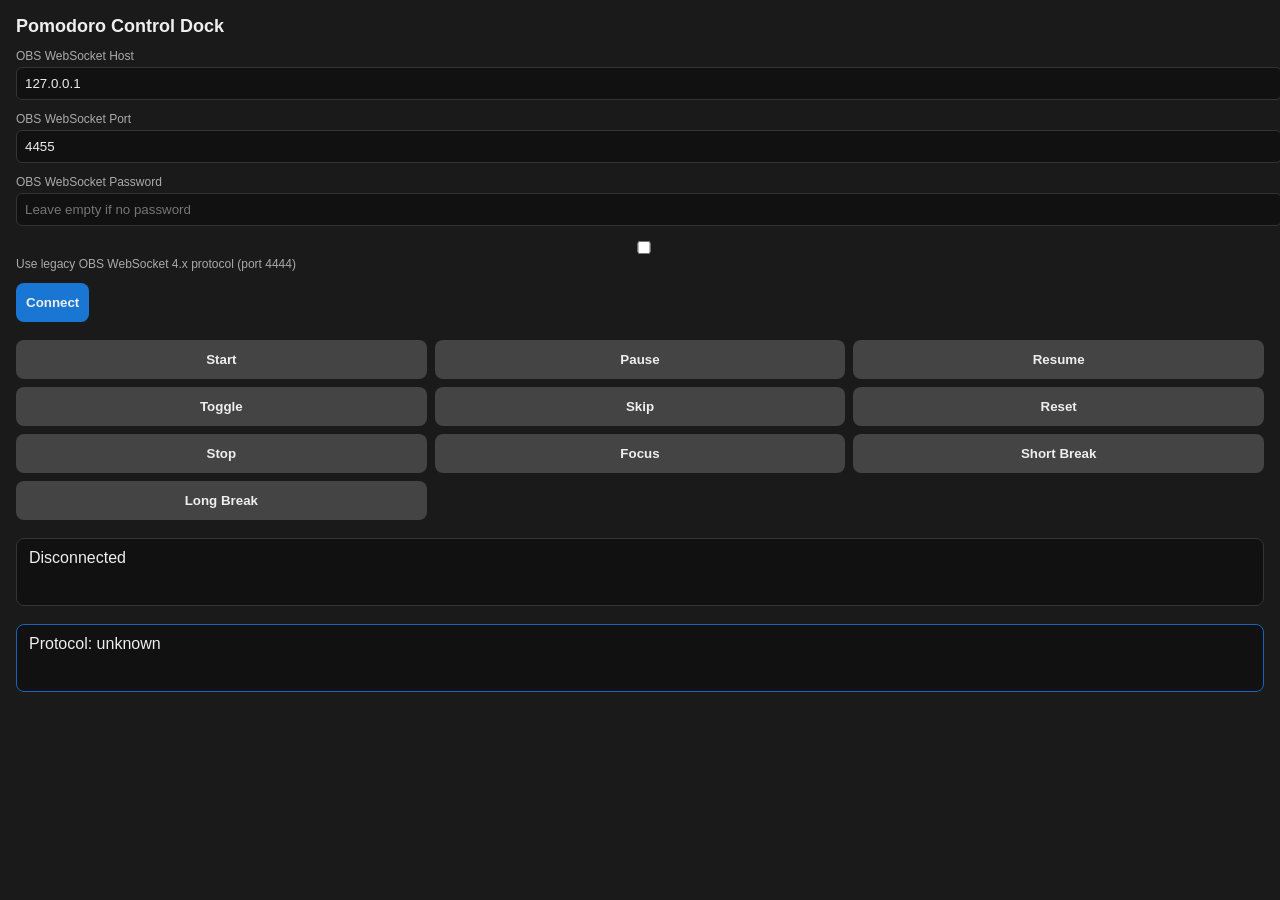
==== pomodoro_dock.html @ 4ec023ad "Package OBS Pomodoro tool distribution with browser dock, docs, and install flow" ====
<!DOCTYPE html>
<html lang="en">
<head>
    <meta charset="UTF-8">
    <meta name="viewport" content="width=device-width, initial-scale=1.0">
    <title>Pomodoro Control Dock</title>
    <style>
        body { font-family: Arial, sans-serif; background:#1a1a1a; color:#eee; margin:0; padding:16px; }
        h1 { font-size: 18px; margin-top:0; }
        .section { margin-bottom: 18px; }
        .field { margin-bottom:12px; }
        .field label { display:block; font-size:12px; color:#aaa; margin-bottom:4px; }
        .field input { width:100%; padding:8px; border-radius:6px; border:1px solid #333; background:#111; color:#eee; }
        .buttons { display:grid; grid-template-columns: repeat(3, 1fr); gap:8px; }
        button { padding:12px 10px; border:none; border-radius:8px; background:#444; color:#eee; cursor:pointer; font-weight:600; }
        button:hover { background:#555; }
        button.connect { background:#1976d2; }
        button.connect:hover { background:#1e88e5; }
        .status { margin-top: 10px; padding: 10px 12px; border-radius: 8px; background: #111; border:1px solid #333; min-height: 46px; }
        .status.success { border-color: #2e7d32; }
        .status.error { border-color: #c62828; }
        .status.info { border-color: #1565c0; }
    </style>
</head>
<body>
    <h1>Pomodoro Control Dock</h1>
    <div class="section">
        <div class="field">
            <label for="host">OBS WebSocket Host</label>
            <input id="host" type="text" value="127.0.0.1">
        </div>
        <div class="field">
            <label for="port">OBS WebSocket Port</label>
            <input id="port" type="text" value="4455">
        </div>
        <div class="field">
            <label for="password">OBS WebSocket Password</label>
            <input id="password" type="password" placeholder="Leave empty if no password">
        </div>
        <div class="field">
            <label><input id="legacy" type="checkbox"> Use legacy OBS WebSocket 4.x protocol (port 4444)</label>
        </div>
        <button class="connect" onclick="connectWebSocket()">Connect</button>
    </div>

    <div class="section buttons">
        <button onclick="triggerHotkey('pomo_start')">Start</button>
        <button onclick="triggerHotkey('pomo_pause')">Pause</button>
        <button onclick="triggerHotkey('pomo_resume')">Resume</button>
        <button onclick="triggerHotkey('pomo_toggle')">Toggle</button>
        <button onclick="triggerHotkey('pomo_skip')">Skip</button>
        <button onclick="triggerHotkey('pomo_reset')">Reset</button>
        <button onclick="triggerHotkey('pomo_stop')">Stop</button>
        <button onclick="triggerHotkey('pomo_focus')">Focus</button>
        <button onclick="triggerHotkey('pomo_short_break')">Short Break</button>
        <button onclick="triggerHotkey('pomo_long_break')">Long Break</button>
    </div>

    <div class="section status" id="statusBox">Disconnected</div>
    <div class="section status info" id="versionBox">Protocol: unknown</div>

    <script>
        let socket = null;
        let requestId = 1;
        let useLegacy = false;
        const pendingRequests = {};

        function updateStatus(message, level = 'info') {
            const box = document.getElementById('statusBox');
            box.textContent = message;
            box.className = 'section status ' + level;
        }

        function updateVersion(message) {
            const box = document.getElementById('versionBox');
            box.textContent = message;
        }

        function sendJSON(payload) {
            if (!socket || socket.readyState !== WebSocket.OPEN) {
                updateStatus('WebSocket is not open.', 'error');
                return;
            }
            socket.send(JSON.stringify(payload));
        }

        function sendRequest(requestType, requestData = {}) {
            const requestIdText = 'req_' + requestId++;
            const payload = useLegacy
                ? { 'request-type': requestType, 'message-id': requestIdText, ...requestData }
                : { op: 6, d: { requestType, requestId: requestIdText, requestData } };
            return new Promise((resolve, reject) => {
                pendingRequests[requestIdText] = { resolve, reject };
                sendJSON(payload);
                setTimeout(() => {
                    if (pendingRequests[requestIdText]) {
                        reject('Request timed out: ' + requestType);
                        delete pendingRequests[requestIdText];
                    }
                }, 8000);
            });
        }

        async function sha256Base64(message) {
            const data = new TextEncoder().encode(message);
            const digest = await crypto.subtle.digest('SHA-256', data);
            const bytes = new Uint8Array(digest);
            let binary = '';
            for (let i = 0; i < bytes.byteLength; i++) {
                binary += String.fromCharCode(bytes[i]);
            }
            return btoa(binary);
        }

        async function connectWebSocket() {
            const host = document.getElementById('host').value.trim();
            const port = document.getElementById('port').value.trim();
            const password = document.getElementById('password').value;
            useLegacy = document.getElementById('legacy').checked;
            if (!host || !port) {
                updateStatus('Enter host and port first.', 'error');
                return;
            }
            if (socket && socket.readyState === WebSocket.OPEN) {
                socket.close();
            }
            const protocol = useLegacy ? 'ws' : 'ws';
            const url = `${protocol}://${host}:${port}`;
            updateStatus('Connecting to ' + url + (useLegacy ? ' (legacy)' : ''), 'info');
            updateVersion('Protocol: ' + (useLegacy ? 'Legacy OBS WebSocket 4.x' : 'OBS WebSocket 5.x'));
            socket = new WebSocket(url);
            socket.onopen = async () => {
                updateStatus('Connected. Checking auth...', 'info');
                try {
                    const authInfo = await sendRequest('GetAuthRequired', {});
                    const authRequired = useLegacy ? authInfo.authRequired === true : authInfo.authRequired;
                    if (authRequired) {
                        if (!password) {
                            updateStatus('Password required for OBS WebSocket.', 'error');
                            return;
                        }
                        const secret = await sha256Base64(password + authInfo.salt);
                        const auth = await sha256Base64(secret + authInfo.challenge);
                        if (useLegacy) {
                            await sendRequest('Authenticate', { auth });
                        } else {
                            await sendRequest('Authenticate', { auth });
                        }
                    }
                    updateStatus('Authenticated and ready.', 'success');
                } catch (error) {
                    updateStatus('Auth failed: ' + error, 'error');
                }
            };
            socket.onmessage = (event) => {
                const message = JSON.parse(event.data);
                if (!useLegacy && message.op === 7 && message.d && message.d.requestId) {
                    const pending = pendingRequests[message.d.requestId];
                    if (pending) {
                        delete pendingRequests[message.d.requestId];
                        if (message.d.status && message.d.status.code === 0) {
                            pending.resolve(message.d.responseData || {});
                        } else {
                            pending.reject(message.d.error || 'Unknown error');
                        }
                    }
                }
                if (useLegacy && message['message-id']) {
                    const pending = pendingRequests[message['message-id']];
                    if (pending) {
                        delete pendingRequests[message['message-id']];
                        if (message.status === 'ok') {
                            pending.resolve(message);
                        } else {
                            pending.reject(message.error || 'Unknown error');
                        }
                    }
                }
            };
            socket.onerror = (event) => {
                updateStatus('WebSocket error: ' + (event.message || 'unknown'), 'error');
            };
            socket.onclose = (event) => {
                updateStatus('Disconnected (' + event.code + '): ' + (event.reason || 'No reason'), 'error');
            };
        }

        async function triggerHotkey(name) {
            if (!socket || socket.readyState !== WebSocket.OPEN) {
                updateStatus('Not connected to OBS WebSocket.', 'error');
                return;
            }
            try {
                await sendRequest('TriggerHotkeyByName', { hotkeyName: name });
                updateStatus('Triggered ' + name, 'success');
            } catch (error) {
                updateStatus('Failed to trigger: ' + error, 'error');
            }
        }
    </script>
</body>
</html>
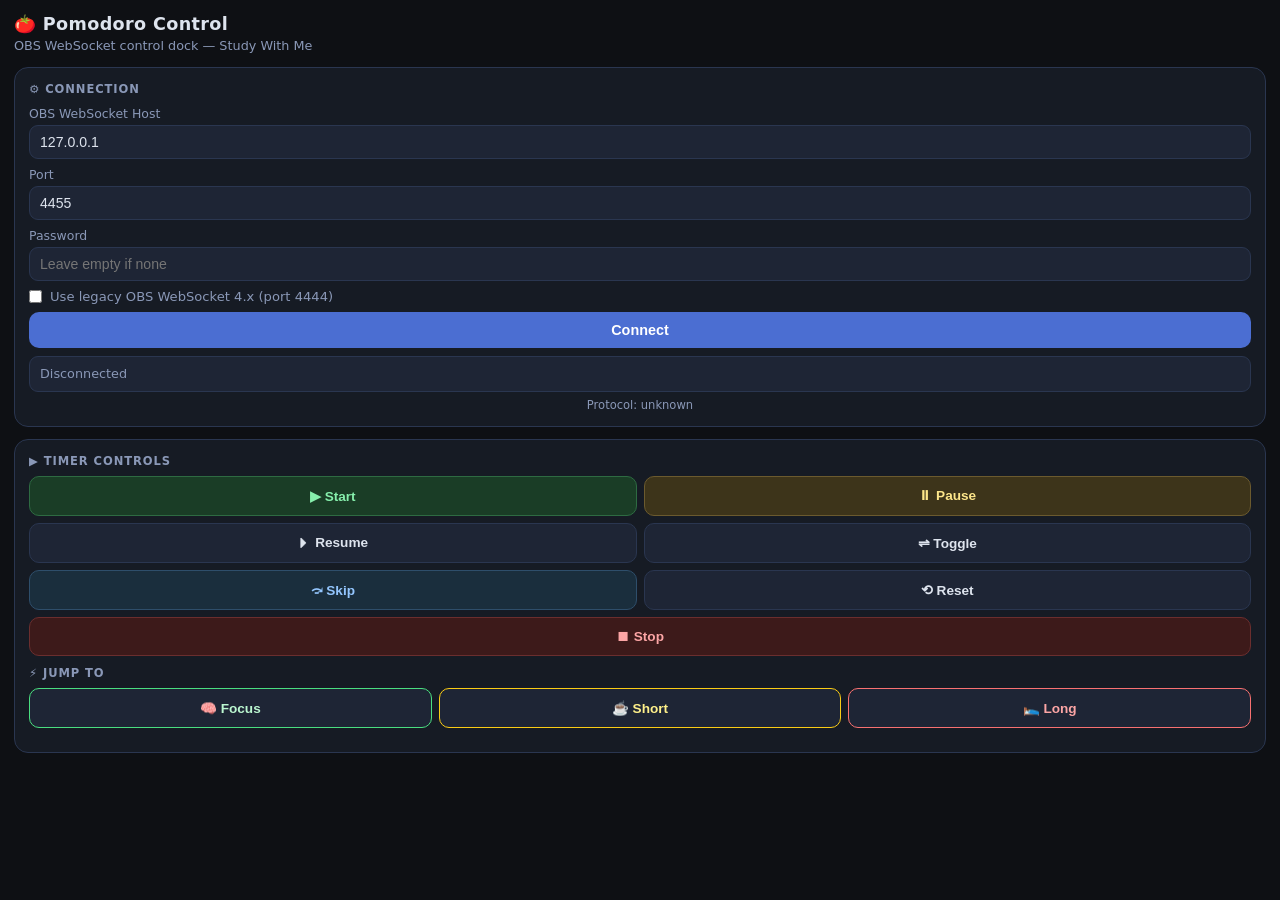
==== commit 3a235b3a: "docs: update all project files to match current pomorodo.lua" ====
--- a/pomodoro_dock.html
+++ b/pomodoro_dock.html
@@ -5,59 +5,211 @@
     <meta name="viewport" content="width=device-width, initial-scale=1.0">
     <title>Pomodoro Control Dock</title>
     <style>
-        body { font-family: Arial, sans-serif; background:#1a1a1a; color:#eee; margin:0; padding:16px; }
-        h1 { font-size: 18px; margin-top:0; }
-        .section { margin-bottom: 18px; }
-        .field { margin-bottom:12px; }
-        .field label { display:block; font-size:12px; color:#aaa; margin-bottom:4px; }
-        .field input { width:100%; padding:8px; border-radius:6px; border:1px solid #333; background:#111; color:#eee; }
-        .buttons { display:grid; grid-template-columns: repeat(3, 1fr); gap:8px; }
-        button { padding:12px 10px; border:none; border-radius:8px; background:#444; color:#eee; cursor:pointer; font-weight:600; }
-        button:hover { background:#555; }
-        button.connect { background:#1976d2; }
-        button.connect:hover { background:#1e88e5; }
-        .status { margin-top: 10px; padding: 10px 12px; border-radius: 8px; background: #111; border:1px solid #333; min-height: 46px; }
-        .status.success { border-color: #2e7d32; }
-        .status.error { border-color: #c62828; }
-        .status.info { border-color: #1565c0; }
+        :root {
+            --bg: #0e1014;
+            --surface: #161b24;
+            --surface2: #1e2535;
+            --border: #2a3650;
+            --text: #dee4ee;
+            --muted: #8a98b7;
+            --accent: #4b6ed2;
+            --accent-hover: #5d80e8;
+            --success: #4ade80;
+            --error: #f87171;
+            --warn: #fbbf24;
+            --focus-col: #00FF00;
+            --break-col: #FFFF00;
+            --long-col: #FF6B6B;
+            --prep-col: #00CFFF;
+        }
+        * { box-sizing: border-box; margin: 0; padding: 0; }
+        body {
+            font-family: Inter, system-ui, -apple-system, "Segoe UI", sans-serif;
+            background: var(--bg);
+            color: var(--text);
+            min-height: 100vh;
+            padding: 14px;
+        }
+        h1 {
+            font-size: 1.1rem;
+            font-weight: 700;
+            letter-spacing: 0.02em;
+            margin-bottom: 4px;
+        }
+        .subtitle {
+            font-size: 0.8rem;
+            color: var(--muted);
+            margin-bottom: 14px;
+        }
+        .card {
+            background: var(--surface);
+            border: 1px solid var(--border);
+            border-radius: 14px;
+            padding: 14px;
+            margin-bottom: 12px;
+        }
+        .card-title {
+            font-size: 0.72rem;
+            font-weight: 600;
+            color: var(--muted);
+            text-transform: uppercase;
+            letter-spacing: 0.08em;
+            margin-bottom: 10px;
+        }
+        .field { margin-bottom: 8px; }
+        .field label {
+            display: block;
+            font-size: 0.78rem;
+            color: var(--muted);
+            margin-bottom: 4px;
+        }
+        .field input[type="text"],
+        .field input[type="password"] {
+            width: 100%;
+            background: var(--surface2);
+            border: 1px solid var(--border);
+            border-radius: 9px;
+            color: var(--text);
+            padding: 8px 10px;
+            font-size: 0.88rem;
+            outline: none;
+            transition: border-color 0.15s;
+        }
+        .field input:focus { border-color: var(--accent); }
+        .field-row {
+            display: flex;
+            align-items: center;
+            gap: 8px;
+            font-size: 0.82rem;
+            color: var(--muted);
+            margin-top: 6px;
+        }
+        .field-row input[type="checkbox"] { accent-color: var(--accent); }
+        .btn-connect {
+            width: 100%;
+            margin-top: 8px;
+            padding: 10px;
+            background: var(--accent);
+            color: white;
+            border: none;
+            border-radius: 10px;
+            font-size: 0.9rem;
+            font-weight: 600;
+            cursor: pointer;
+            transition: background 0.15s, transform 0.12s;
+        }
+        .btn-connect:hover { background: var(--accent-hover); transform: translateY(-1px); }
+        #statusBox {
+            margin-top: 8px;
+            padding: 8px 10px;
+            border-radius: 9px;
+            font-size: 0.8rem;
+            background: var(--surface2);
+            border: 1px solid var(--border);
+            color: var(--muted);
+            min-height: 32px;
+            line-height: 1.4;
+        }
+        #statusBox.success { color: var(--success); border-color: rgba(74,222,128,0.3); }
+        #statusBox.error   { color: var(--error);   border-color: rgba(248,113,113,0.3); }
+        #statusBox.info    { color: #93c5fd;         border-color: rgba(147,197,253,0.25); }
+
+        /* Timer controls */
+        .section-label {
+            font-size: 0.72rem;
+            font-weight: 600;
+            color: var(--muted);
+            text-transform: uppercase;
+            letter-spacing: 0.08em;
+            margin-bottom: 8px;
+        }
+        .btn-grid {
+            display: grid;
+            grid-template-columns: repeat(2, 1fr);
+            gap: 7px;
+            margin-bottom: 10px;
+        }
+        .btn-grid.cols3 { grid-template-columns: repeat(3, 1fr); }
+        button.ctrl {
+            padding: 11px 8px;
+            border: none;
+            border-radius: 10px;
+            font-size: 0.85rem;
+            font-weight: 600;
+            cursor: pointer;
+            transition: background 0.14s, transform 0.12s, opacity 0.14s;
+            background: var(--surface2);
+            color: var(--text);
+            border: 1px solid var(--border);
+        }
+        button.ctrl:hover { transform: translateY(-1px); background: #283250; border-color: var(--accent); }
+        button.ctrl.start   { background: #1a3d26; border-color: #2e6b42; color: #86efac; }
+        button.ctrl.start:hover   { background: #205030; }
+        button.ctrl.stop    { background: #3d1a1a; border-color: #6b2e2e; color: #fca5a5; }
+        button.ctrl.stop:hover    { background: #502020; }
+        button.ctrl.pause   { background: #3d341a; border-color: #6b5a2e; color: #fde68a; }
+        button.ctrl.pause:hover   { background: #504020; }
+        button.ctrl.skip    { background: #1a2e3d; border-color: #2e4e6b; color: #93c5fd; }
+        button.ctrl.skip:hover    { background: #204050; }
+        button.ctrl.focus   { color: #bbf7d0; border-color: #4ade80; }
+        button.ctrl.focus:hover   { background: #1a3520; }
+        button.ctrl.sbreak  { color: #fef08a; border-color: #facc15; }
+        button.ctrl.sbreak:hover  { background: #35300a; }
+        button.ctrl.lbreak  { color: #fca5a5; border-color: #f87171; }
+        button.ctrl.lbreak:hover  { background: #3d1a1a; }
+        .version-box {
+            text-align: center;
+            font-size: 0.72rem;
+            color: var(--muted);
+            margin-top: 6px;
+        }
     </style>
 </head>
 <body>
-    <h1>Pomodoro Control Dock</h1>
-    <div class="section">
+    <h1>🍅 Pomodoro Control</h1>
+    <p class="subtitle">OBS WebSocket control dock — Study With Me</p>
+
+    <div class="card">
+        <div class="card-title">⚙ Connection</div>
         <div class="field">
             <label for="host">OBS WebSocket Host</label>
             <input id="host" type="text" value="127.0.0.1">
         </div>
         <div class="field">
-            <label for="port">OBS WebSocket Port</label>
+            <label for="port">Port</label>
             <input id="port" type="text" value="4455">
         </div>
         <div class="field">
-            <label for="password">OBS WebSocket Password</label>
-            <input id="password" type="password" placeholder="Leave empty if no password">
-        </div>
-        <div class="field">
-            <label><input id="legacy" type="checkbox"> Use legacy OBS WebSocket 4.x protocol (port 4444)</label>
-        </div>
-        <button class="connect" onclick="connectWebSocket()">Connect</button>
+            <label for="password">Password</label>
+            <input id="password" type="password" placeholder="Leave empty if none">
+        </div>
+        <div class="field-row">
+            <input id="legacy" type="checkbox">
+            <label for="legacy">Use legacy OBS WebSocket 4.x (port 4444)</label>
+        </div>
+        <button class="btn-connect" onclick="connectWebSocket()">Connect</button>
+        <div id="statusBox">Disconnected</div>
+        <div class="version-box" id="versionBox">Protocol: unknown</div>
     </div>
 
-    <div class="section buttons">
-        <button onclick="triggerHotkey('pomo_start')">Start</button>
-        <button onclick="triggerHotkey('pomo_pause')">Pause</button>
-        <button onclick="triggerHotkey('pomo_resume')">Resume</button>
-        <button onclick="triggerHotkey('pomo_toggle')">Toggle</button>
-        <button onclick="triggerHotkey('pomo_skip')">Skip</button>
-        <button onclick="triggerHotkey('pomo_reset')">Reset</button>
-        <button onclick="triggerHotkey('pomo_stop')">Stop</button>
-        <button onclick="triggerHotkey('pomo_focus')">Focus</button>
-        <button onclick="triggerHotkey('pomo_short_break')">Short Break</button>
-        <button onclick="triggerHotkey('pomo_long_break')">Long Break</button>
+    <div class="card">
+        <div class="section-label">▶ Timer Controls</div>
+        <div class="btn-grid">
+            <button class="ctrl start"  onclick="triggerHotkey('pomo_start')">▶ Start</button>
+            <button class="ctrl pause"  onclick="triggerHotkey('pomo_pause')">⏸ Pause</button>
+            <button class="ctrl"        onclick="triggerHotkey('pomo_resume')">⏵ Resume</button>
+            <button class="ctrl"        onclick="triggerHotkey('pomo_toggle')">⇌ Toggle</button>
+            <button class="ctrl skip"   onclick="triggerHotkey('pomo_skip')">⤼ Skip</button>
+            <button class="ctrl"        onclick="triggerHotkey('pomo_reset')">⟲ Reset</button>
+            <button class="ctrl stop"   onclick="triggerHotkey('pomo_stop')" style="grid-column: span 2;">⏹ Stop</button>
+        </div>
+        <div class="section-label">⚡ Jump To</div>
+        <div class="btn-grid cols3">
+            <button class="ctrl focus"  onclick="triggerHotkey('pomo_focus')">🧠 Focus</button>
+            <button class="ctrl sbreak" onclick="triggerHotkey('pomo_short_break')">☕ Short</button>
+            <button class="ctrl lbreak" onclick="triggerHotkey('pomo_long_break')">🛌 Long</button>
+        </div>
     </div>
-
-    <div class="section status" id="statusBox">Disconnected</div>
-    <div class="section status info" id="versionBox">Protocol: unknown</div>
 
     <script>
         let socket = null;
@@ -68,12 +220,11 @@
         function updateStatus(message, level = 'info') {
             const box = document.getElementById('statusBox');
             box.textContent = message;
-            box.className = 'section status ' + level;
+            box.className = level;
         }
 
         function updateVersion(message) {
-            const box = document.getElementById('versionBox');
-            box.textContent = message;
+            document.getElementById('versionBox').textContent = message;
         }
 
         function sendJSON(payload) {
@@ -106,9 +257,7 @@
             const digest = await crypto.subtle.digest('SHA-256', data);
             const bytes = new Uint8Array(digest);
             let binary = '';
-            for (let i = 0; i < bytes.byteLength; i++) {
-                binary += String.fromCharCode(bytes[i]);
-            }
+            for (let i = 0; i < bytes.byteLength; i++) binary += String.fromCharCode(bytes[i]);
             return btoa(binary);
         }
 
@@ -117,82 +266,57 @@
             const port = document.getElementById('port').value.trim();
             const password = document.getElementById('password').value;
             useLegacy = document.getElementById('legacy').checked;
-            if (!host || !port) {
-                updateStatus('Enter host and port first.', 'error');
-                return;
-            }
-            if (socket && socket.readyState === WebSocket.OPEN) {
-                socket.close();
-            }
-            const protocol = useLegacy ? 'ws' : 'ws';
-            const url = `${protocol}://${host}:${port}`;
-            updateStatus('Connecting to ' + url + (useLegacy ? ' (legacy)' : ''), 'info');
-            updateVersion('Protocol: ' + (useLegacy ? 'Legacy OBS WebSocket 4.x' : 'OBS WebSocket 5.x'));
+            if (!host || !port) { updateStatus('Enter host and port first.', 'error'); return; }
+            if (socket && socket.readyState === WebSocket.OPEN) socket.close();
+            const url = `ws://${host}:${port}`;
+            updateStatus('Connecting to ' + url + (useLegacy ? ' (legacy)' : '') + '…', 'info');
+            updateVersion('Protocol: ' + (useLegacy ? 'OBS WebSocket 4.x (legacy)' : 'OBS WebSocket 5.x'));
             socket = new WebSocket(url);
             socket.onopen = async () => {
-                updateStatus('Connected. Checking auth...', 'info');
+                updateStatus('Connected. Checking auth…', 'info');
                 try {
                     const authInfo = await sendRequest('GetAuthRequired', {});
                     const authRequired = useLegacy ? authInfo.authRequired === true : authInfo.authRequired;
                     if (authRequired) {
-                        if (!password) {
-                            updateStatus('Password required for OBS WebSocket.', 'error');
-                            return;
-                        }
+                        if (!password) { updateStatus('Password required for OBS WebSocket.', 'error'); return; }
                         const secret = await sha256Base64(password + authInfo.salt);
                         const auth = await sha256Base64(secret + authInfo.challenge);
-                        if (useLegacy) {
-                            await sendRequest('Authenticate', { auth });
-                        } else {
-                            await sendRequest('Authenticate', { auth });
-                        }
+                        await sendRequest('Authenticate', { auth });
                     }
-                    updateStatus('Authenticated and ready.', 'success');
+                    updateStatus('✓ Authenticated and ready.', 'success');
                 } catch (error) {
                     updateStatus('Auth failed: ' + error, 'error');
                 }
             };
             socket.onmessage = (event) => {
-                const message = JSON.parse(event.data);
+                let message;
+                try { message = JSON.parse(event.data); } catch { return; }
                 if (!useLegacy && message.op === 7 && message.d && message.d.requestId) {
                     const pending = pendingRequests[message.d.requestId];
                     if (pending) {
                         delete pendingRequests[message.d.requestId];
-                        if (message.d.status && message.d.status.code === 0) {
-                            pending.resolve(message.d.responseData || {});
-                        } else {
-                            pending.reject(message.d.error || 'Unknown error');
-                        }
+                        if (message.d.status && message.d.status.code === 0) pending.resolve(message.d.responseData || {});
+                        else pending.reject(message.d.error || 'Unknown error');
                     }
                 }
                 if (useLegacy && message['message-id']) {
                     const pending = pendingRequests[message['message-id']];
                     if (pending) {
                         delete pendingRequests[message['message-id']];
-                        if (message.status === 'ok') {
-                            pending.resolve(message);
-                        } else {
-                            pending.reject(message.error || 'Unknown error');
-                        }
+                        if (message.status === 'ok') pending.resolve(message);
+                        else pending.reject(message.error || 'Unknown error');
                     }
                 }
             };
-            socket.onerror = (event) => {
-                updateStatus('WebSocket error: ' + (event.message || 'unknown'), 'error');
-            };
-            socket.onclose = (event) => {
-                updateStatus('Disconnected (' + event.code + '): ' + (event.reason || 'No reason'), 'error');
-            };
+            socket.onerror = () => updateStatus('WebSocket error.', 'error');
+            socket.onclose = (e) => updateStatus('Disconnected (' + e.code + ')' + (e.reason ? ': ' + e.reason : ''), 'error');
         }
 
         async function triggerHotkey(name) {
-            if (!socket || socket.readyState !== WebSocket.OPEN) {
-                updateStatus('Not connected to OBS WebSocket.', 'error');
-                return;
-            }
+            if (!socket || socket.readyState !== WebSocket.OPEN) { updateStatus('Not connected to OBS.', 'error'); return; }
             try {
                 await sendRequest('TriggerHotkeyByName', { hotkeyName: name });
-                updateStatus('Triggered ' + name, 'success');
+                updateStatus('✓ Triggered: ' + name, 'success');
             } catch (error) {
                 updateStatus('Failed to trigger: ' + error, 'error');
             }
